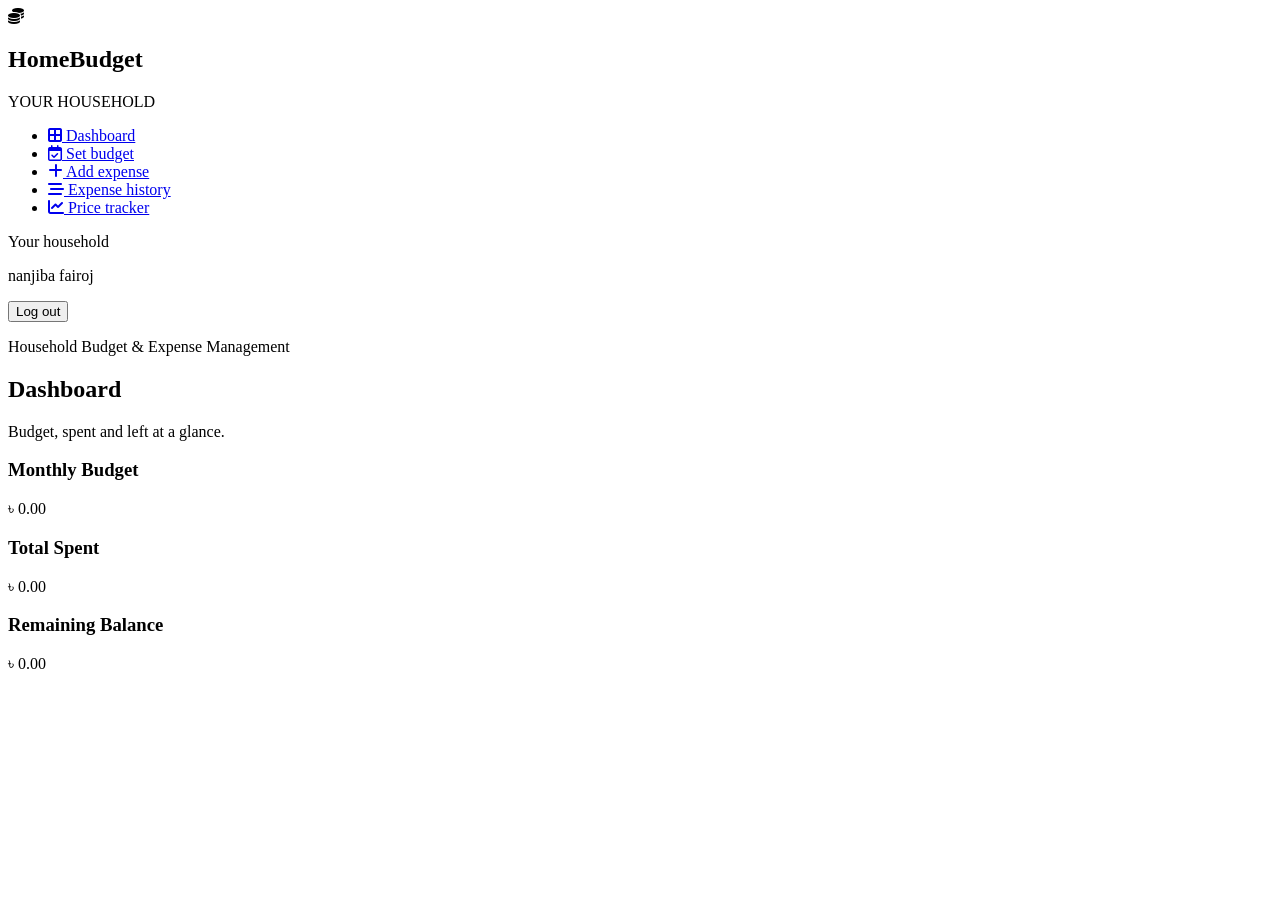
==== index.html @ 2b65cf83 "Add files via upload" ====
<!DOCTYPE html>
<html lang="en">
<head>
  <meta charset="UTF-8">
  <meta name="viewport" content="width=device-width, initial-scale=1.0">
  <title>HomeBudget - Household Budget & Expense Management</title>
  <link rel="stylesheet" href="style.css">
  <link rel="stylesheet" href="https://cdnjs.cloudflare.com/ajax/libs/font-awesome/6.4.0/css/all.min.css">
</head>
<body>

  <div class="app-container">
    <!-- Sidebar Navigation -->
    <aside class="sidebar">
      <div>
        <div class="brand">
          <i class="fa-solid fa-coins logo-icon"></i>
          <h2>HomeBudget</h2>
        </div>

        <div class="menu-section">
          <p class="section-title">YOUR HOUSEHOLD</p>
          <ul class="nav-links">
            <li id="nav-dashboard" class="active"><a href="#" onclick="switchTab('dashboard')"><i class="fa-solid fa-border-all"></i> Dashboard</a></li>
            <li id="nav-set-budget"><a href="#" onclick="switchTab('set-budget')"><i class="fa-regular fa-calendar-check"></i> Set budget</a></li>
            <li id="nav-add-expense"><a href="#" onclick="switchTab('add-expense')"><i class="fa-solid fa-plus"></i> Add expense</a></li>
            <li id="nav-expense-history"><a href="#" onclick="switchTab('expense-history')"><i class="fa-solid fa-bars-staggered"></i> Expense history</a></li>
            <li id="nav-price-tracker"><a href="#" onclick="switchTab('price-tracker')"><i class="fa-solid fa-chart-line"></i> Price tracker</a></li>
          </ul>
        </div>
      </div>

      <div class="user-profile">
        <p class="profile-title">Your household</p>
        <p class="profile-email" id="userEmail">nanjiba fairoj</p>
        <button class="logout-btn" onclick="logout()">Log out</button>
      </div>
    </aside>

    <!-- Main Content Area -->
    <main class="main-content">
      <header class="top-header">
        <p>Household Budget & Expense Management</p>
      </header>

      <!-- 1. DASHBOARD SECTION -->
      <section id="section-dashboard" class="content-section">
        <h1 class="page-title">Dashboard</h1>
        <p class="page-subtitle">Budget, spent and left at a glance.</p>
        
        <div class="stats-grid">
          <div class="card">
            <h3>Monthly Budget</h3>
            <p class="amount" id="dash-budget">৳ 0.00</p>
          </div>
          <div class="card">
            <h3>Total Spent</h3>
            <p class="amount spent" id="dash-spent">৳ 0.00</p>
          </div>
          <div class="card">
            <h3>Remaining Balance</h3>
            <p class="amount balance" id="dash-balance">৳ 0.00</p>
          </div>
        </div>
      </section>

      <!-- 2. SET BUDGET SECTION -->
      <section id="section-set-budget" class="content-section" style="display: none;">
        <h1 class="page-title">Set Monthly Budget</h1>
        <p class="page-subtitle">One figure that guides the month.</p>
        
        <form class="form-container" onsubmit="handleSetBudget(event)">
          <div class="form-group">
            <label for="monthlyBudget">Monthly Budget (৳)</label>
            <input type="number" id="monthlyBudget" placeholder="e.g. 35000" required>
          </div>
          <button type="submit" class="submit-btn">Update Budget</button>
        </form>
      </section>

      <!-- 3. ADD EXPENSE SECTION -->
      <section id="section-add-expense" class="content-section" style="display: none;">
        <h1 class="page-title">Add Expense</h1>
        <p class="page-subtitle">Amount, category, date, note.</p>
        
        <form class="form-container" onsubmit="handleAddExpense(event)">
          <div class="form-row">
            <div class="form-group">
              <label for="expCategory">Category</label>
              <select id="expCategory" required>
                <option value="Groceries">Groceries</option>
                <option value="Utilities">Utilities</option>
                <option value="Transport">Transport</option>
                <option value="Education">Education</option>
                <option value="Other">Other</option>
              </select>
            </div>
            <div class="form-group">
              <label for="expAmount">Amount (৳)</label>
              <input type="number" step="0.01" id="expAmount" placeholder="e.g. 1250" required>
            </div>
          </div>

          <div class="form-group">
            <label for="expDate">Date</label>
            <input type="date" id="expDate" required>
          </div>

          <div class="form-group">
            <label for="expNote">Note (Optional)</label>
            <input type="text" id="expNote" placeholder="e.g. Weekly bazar">
          </div>

          <button type="submit" class="submit-btn">Add Expense</button>
        </form>
      </section>

      <!-- 4. EXPENSE HISTORY SECTION -->
      <section id="section-expense-history" class="content-section" style="display: none;">
        <h1 class="page-title">Expense History</h1>
        <p class="page-subtitle">Every record, listed by date.</p>

        <div class="table-container">
          <table>
            <thead>
              <tr>
                <th>DATE</th>
                <th>CATEGORY</th>
                <th>NOTE</th>
                <th>AMOUNT</th>
              </tr>
            </thead>
            <tbody id="expense-table-body">
              <!-- Dynamically populated -->
            </tbody>
          </table>
        </div>
      </section>

      <!-- 5. PRICE TRACKER SECTION -->
      <section id="section-price-tracker" class="content-section" style="display: none;">
        <h1 class="page-title">Add product price</h1>
        <p class="page-subtitle">Record the price you saw at the market.</p>

        <form id="priceForm" class="form-container" onsubmit="handleAddPrice(event)">
          <div class="form-row">
            <div class="form-group">
              <label for="product">Product</label>
              <input type="text" id="product" placeholder="rice" required>
            </div>
            <div class="form-group">
              <label for="unit">Unit</label>
              <input type="text" id="unit" placeholder="per kg" required>
            </div>
          </div>

          <div class="form-group">
            <label for="market">Market</label>
            <input type="text" id="market" placeholder="new market" required>
          </div>

          <div class="form-group">
            <label for="currentPrice">Current price (৳)</label>
            <input type="number" step="0.01" id="currentPrice" placeholder="0.01" required>
          </div>

          <p class="form-note">For an existing product, use the same unit and market. Its current price will be updated.</p>

          <button type="submit" class="submit-btn">Save Product Price</button>
        </form>

        <h2 style="margin-top: 40px; margin-bottom: 15px; font-size: 20px;">Price Tracker List</h2>
        <div class="table-container">
          <table>
            <thead>
              <tr>
                <th>PRODUCT</th>
                <th>MARKET</th>
                <th>PREVIOUS</th>
                <th>CURRENT</th>
                <th>CHANGE</th>
              </tr>
            </thead>
            <tbody id="tracker-table-body">
              <!-- Dynamically populated -->
            </tbody>
          </table>
        </div>
      </section>

    </main>
  </div>

  <script src="script.js"></script>
</body>
</html>
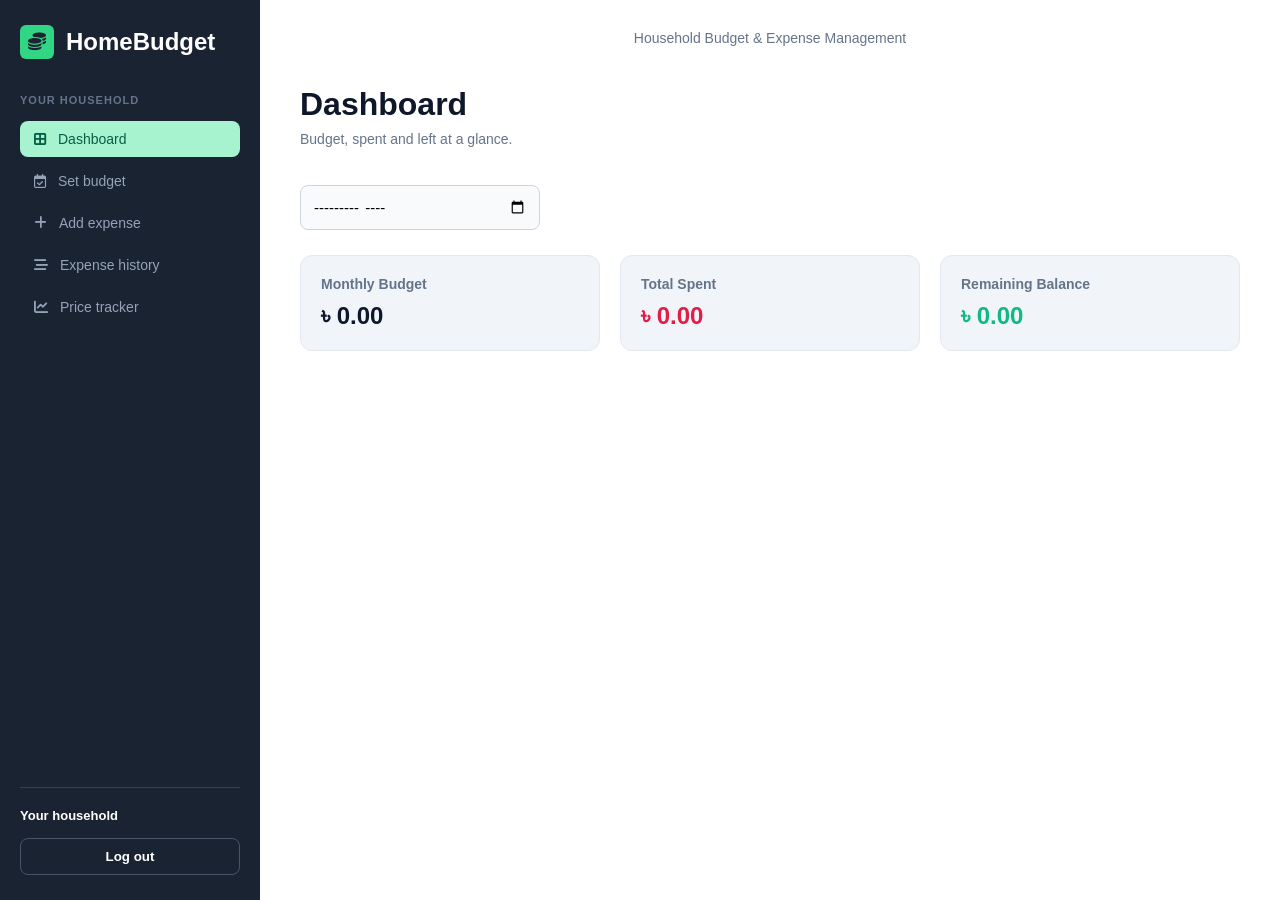
==== commit a1a81c5d: "Refactor index.html for improved structure and clarity" ====
--- a/index.html
+++ b/index.html
@@ -1,196 +1,399 @@
 <!DOCTYPE html>
 <html lang="en">
 <head>
-  <meta charset="UTF-8">
-  <meta name="viewport" content="width=device-width, initial-scale=1.0">
-  <title>HomeBudget - Household Budget & Expense Management</title>
+ <meta charset="UTF-8">
+<meta name="viewport" content="width=device-width, initial-scale=1.0">
+ <title>HomeBudget - Household Budget & Expense Management</title>
+
   <link rel="stylesheet" href="style.css">
-  <link rel="stylesheet" href="https://cdnjs.cloudflare.com/ajax/libs/font-awesome/6.4.0/css/all.min.css">
+  <link
+   rel="stylesheet"
+   href="https://cdnjs.cloudflare.com/ajax/libs/font-awesome/6.4.0/css/all.min.css"
+  >
 </head>
 <body>
-
   <div class="app-container">
-    <!-- Sidebar Navigation -->
     <aside class="sidebar">
       <div>
-        <div class="brand">
-          <i class="fa-solid fa-coins logo-icon"></i>
-          <h2>HomeBudget</h2>
-        </div>
-
-        <div class="menu-section">
-          <p class="section-title">YOUR HOUSEHOLD</p>
-          <ul class="nav-links">
-            <li id="nav-dashboard" class="active"><a href="#" onclick="switchTab('dashboard')"><i class="fa-solid fa-border-all"></i> Dashboard</a></li>
-            <li id="nav-set-budget"><a href="#" onclick="switchTab('set-budget')"><i class="fa-regular fa-calendar-check"></i> Set budget</a></li>
-            <li id="nav-add-expense"><a href="#" onclick="switchTab('add-expense')"><i class="fa-solid fa-plus"></i> Add expense</a></li>
-            <li id="nav-expense-history"><a href="#" onclick="switchTab('expense-history')"><i class="fa-solid fa-bars-staggered"></i> Expense history</a></li>
-            <li id="nav-price-tracker"><a href="#" onclick="switchTab('price-tracker')"><i class="fa-solid fa-chart-line"></i> Price tracker</a></li>
-          </ul>
-        </div>
+    <div class="brand">
+   <i class="fa-solid fa-coins logo-icon"></i>
+   <h2>HomeBudget</h2>
+     </div>
+  <div class="menu-section">
+   <p class="section-title">YOUR HOUSEHOLD</p>
+   <ul class="nav-links">
+  <li id="nav-dashboard" class="active">
+   <a href="#" onclick="switchTab('dashboard'); return false;">
+   <i class="fa-solid fa-border-all"></i>
+       Dashboard
+       </a>
+      </li>
+       <li id="nav-set-budget">
+       <a href="#" onclick="switchTab('set-budget'); return false;">
+       <i class="fa-regular fa-calendar-check"></i>
+        Set budget
+              </a>
+            </li>
+            <li id="nav-add-expense">
+     <a href="#" onclick="switchTab('add-expense'); return false;">
+      <i class="fa-solid fa-plus"></i>
+      Add expense
+              </a>
+            </li>
+            <li id="nav-expense-history">
+             <a href="#" onclick="switchTab('expense-history'); return false;">
+             <i class="fa-solid fa-bars-staggered"></i>
+             Expense history
+              </a>
+            </li>
+            <li id="nav-price-tracker">
+              <a href="#" onclick="switchTab('price-tracker'); return false;">
+               <i class="fa-solid fa-chart-line"></i>
+                Price tracker
+              </a>
+     </li>
+      </ul>
+     </div>
       </div>
-
       <div class="user-profile">
-        <p class="profile-title">Your household</p>
-        <p class="profile-email" id="userEmail">nanjiba fairoj</p>
-        <button class="logout-btn" onclick="logout()">Log out</button>
-      </div>
+        <p class="profile-title">
+          Your household
+        </p>
+        <p class="profile-email" id="userEmail">
+        </p>
+        <button class="logout-btn" onclick="logout()">
+          Log out
+    </button>
+     </div>
     </aside>
-
-    <!-- Main Content Area -->
     <main class="main-content">
       <header class="top-header">
-        <p>Household Budget & Expense Management</p>
+     <p>
+     Household Budget & Expense Management
+     </p>
       </header>
-
-      <!-- 1. DASHBOARD SECTION -->
       <section id="section-dashboard" class="content-section">
-        <h1 class="page-title">Dashboard</h1>
-        <p class="page-subtitle">Budget, spent and left at a glance.</p>
-        
+        <h1 class="page-title">
+         Dashboard
+        </h1>
+        <p class="page-subtitle">
+          Budget, spent and left at a glance.
+        </p>
+        <div class="form-group" style="max-width: 240px; margin-bottom: 25px;">
+          <label for="dashboardMonth">
+          </label>
+          <input
+            type="month"
+            id="dashboardMonth"
+            onchange="handleMonthChange()"
+          >
+        </div>
+        <p
+          id="monthMessage"
+          style="
+        margin-bottom: 20px;
+         color: #64748b;
+         font-size: 14px;
+          "
+        >
+        </p>
         <div class="stats-grid">
+         <div class="card">
+         <h3>Monthly Budget</h3>
+         <p class="amount" id="dash-budget">
+              ৳ 0.00
+           </p>
+          </div>
           <div class="card">
-            <h3>Monthly Budget</h3>
-            <p class="amount" id="dash-budget">৳ 0.00</p>
-          </div>
-          <div class="card">
-            <h3>Total Spent</h3>
-            <p class="amount spent" id="dash-spent">৳ 0.00</p>
+          <h3>Total Spent</h3>
+            <p class="amount spent" id="dash-spent">
+              ৳ 0.00
+           </p>
           </div>
           <div class="card">
             <h3>Remaining Balance</h3>
-            <p class="amount balance" id="dash-balance">৳ 0.00</p>
+            <p class="amount balance" id="dash-balance">
+              ৳ 0.00
+          </p>
           </div>
         </div>
       </section>
-
-      <!-- 2. SET BUDGET SECTION -->
-      <section id="section-set-budget" class="content-section" style="display: none;">
-        <h1 class="page-title">Set Monthly Budget</h1>
-        <p class="page-subtitle">One figure that guides the month.</p>
-        
-        <form class="form-container" onsubmit="handleSetBudget(event)">
-          <div class="form-group">
-            <label for="monthlyBudget">Monthly Budget (৳)</label>
-            <input type="number" id="monthlyBudget" placeholder="e.g. 35000" required>
-          </div>
-          <button type="submit" class="submit-btn">Update Budget</button>
+      <section
+        id="section-set-budget"
+        class="content-section"
+        style="display: none;"
+      >
+        <h1 class="page-title">
+          Set Monthly Budget
+        </h1>
+        <p class="page-subtitle">
+          One figure that guides the month.
+        </p>
+        <form
+          class="form-container"
+          onsubmit="handleSetBudget(event)"
+        >
+          <div class="form-group">
+            <label for="budgetMonth">
+              Month
+            </label>
+            <input
+              type="month"
+              id="budgetMonth"
+              required
+            >
+          </div>
+          <div class="form-group">
+            <label for="monthlyBudget">
+              Monthly Budget (৳)
+            </label>
+            <input
+              type="number"
+              id="monthlyBudget"
+              placeholder="e.g. 35000"
+              min="1"
+              step="0.01"
+              required
+            >
+          </div>
+          <button
+            type="submit"
+            class="submit-btn"
+          >
+            Update Budget
+          </button>
         </form>
       </section>
-
-      <!-- 3. ADD EXPENSE SECTION -->
-      <section id="section-add-expense" class="content-section" style="display: none;">
-        <h1 class="page-title">Add Expense</h1>
-        <p class="page-subtitle">Amount, category, date, note.</p>
-        
-        <form class="form-container" onsubmit="handleAddExpense(event)">
+      <section
+        id="section-add-expense"
+        class="content-section"
+        style="display: none;"
+      >
+        <h1 class="page-title">
+          Add Expense
+        </h1>
+        <p class="page-subtitle">
+          Amount, category, date, note.
+        </p>
+        <form
+          class="form-container"
+          onsubmit="handleAddExpense(event)"
+        >
           <div class="form-row">
             <div class="form-group">
-              <label for="expCategory">Category</label>
+              <label for="expCategory">
+                Category
+              </label>
               <select id="expCategory" required>
-                <option value="Groceries">Groceries</option>
-                <option value="Utilities">Utilities</option>
-                <option value="Transport">Transport</option>
-                <option value="Education">Education</option>
-                <option value="Other">Other</option>
+                <option value="Groceries">
+                  Groceries
+                </option>
+                <option value="Utilities">
+                  Utilities
+                </option>
+                <option value="Transport">
+                  Transport
+                </option>
+                <option value="Education">
+                  Education
+                </option>
+                <option value="Other">
+                  Other
+                </option>
               </select>
             </div>
             <div class="form-group">
-              <label for="expAmount">Amount (৳)</label>
-              <input type="number" step="0.01" id="expAmount" placeholder="e.g. 1250" required>
+              <label for="expAmount">
+                Amount (৳)
+              </label>
+              <input
+                type="number"
+                step="0.01"
+                min="0.01"
+                id="expAmount"
+                placeholder="e.g. 1250"
+                required
+              >
             </div>
           </div>
-
-          <div class="form-group">
-            <label for="expDate">Date</label>
-            <input type="date" id="expDate" required>
-          </div>
-
-          <div class="form-group">
-            <label for="expNote">Note (Optional)</label>
-            <input type="text" id="expNote" placeholder="e.g. Weekly bazar">
-          </div>
-
-          <button type="submit" class="submit-btn">Add Expense</button>
+          <div class="form-group">
+          <label for="expDate">
+            Date
+            </label>
+            <input
+          type="date"
+           id="expDate"
+           required
+            >
+          </div>
+          <div class="form-group">
+            <label for="expNote">
+              Note (Optional)
+            </label>
+            <input
+              type="text"
+              id="expNote"
+              placeholder="e.g. Weekly bazar"
+            >
+          </div>
+          <button
+            type="submit"
+            class="submit-btn"
+          >
+       Add Expense
+      </button>
         </form>
       </section>
-
-      <!-- 4. EXPENSE HISTORY SECTION -->
-      <section id="section-expense-history" class="content-section" style="display: none;">
-        <h1 class="page-title">Expense History</h1>
-        <p class="page-subtitle">Every record, listed by date.</p>
-
+      <section
+        id="section-expense-history"
+        class="content-section"
+        style="display: none;"
+      >
+        <h1 class="page-title">
+          Expense History
+        </h1>
+        <p class="page-subtitle">
+          Every record, listed by date.
+        </p>
+        <div
+          class="form-group"
+          style="max-width: 240px; margin-bottom: 25px;"
+        >
+          <label for="historyMonth">
+            Select Month
+          </label>
+          <input
+            type="month"
+            id="historyMonth"
+            onchange="renderExpenseHistory()"
+          >
+        </div>
         <div class="table-container">
           <table>
             <thead>
               <tr>
-                <th>DATE</th>
-                <th>CATEGORY</th>
-                <th>NOTE</th>
-                <th>AMOUNT</th>
+           <th>DATE</th>
+          <th>CATEGORY</th>
+          <th>NOTE</th>
+          <th>AMOUNT</th>
               </tr>
+
             </thead>
-            <tbody id="expense-table-body">
-              <!-- Dynamically populated -->
-            </tbody>
+
+         <tbody id="expense-table-body">
+        </tbody>
           </table>
         </div>
       </section>
-
-      <!-- 5. PRICE TRACKER SECTION -->
-      <section id="section-price-tracker" class="content-section" style="display: none;">
-        <h1 class="page-title">Add product price</h1>
-        <p class="page-subtitle">Record the price you saw at the market.</p>
-
-        <form id="priceForm" class="form-container" onsubmit="handleAddPrice(event)">
+      <section
+        id="section-price-tracker"
+        class="content-section"
+        style="display: none;"
+      >
+        <h1 class="page-title">
+          Add product price
+        </h1>
+        <p class="page-subtitle">
+          Record the price you saw at the market.
+        </p>
+        <form
+          id="priceForm"
+          class="form-container"
+          onsubmit="handleAddPrice(event)"
+        >
           <div class="form-row">
             <div class="form-group">
-              <label for="product">Product</label>
-              <input type="text" id="product" placeholder="rice" required>
+              <label for="product">
+                Product
+              </label>
+              <input
+                type="text"
+                id="product"
+                placeholder="rice"
+                required
+              >
             </div>
             <div class="form-group">
-              <label for="unit">Unit</label>
-              <input type="text" id="unit" placeholder="per kg" required>
+              <label for="unit">
+                Unit
+              </label>
+              <input
+                type="text"
+                id="unit"
+                placeholder="per kg"
+                required
+              >
             </div>
           </div>
-
-          <div class="form-group">
-            <label for="market">Market</label>
-            <input type="text" id="market" placeholder="new market" required>
-          </div>
-
-          <div class="form-group">
-            <label for="currentPrice">Current price (৳)</label>
-            <input type="number" step="0.01" id="currentPrice" placeholder="0.01" required>
-          </div>
-
-          <p class="form-note">For an existing product, use the same unit and market. Its current price will be updated.</p>
-
-          <button type="submit" class="submit-btn">Save Product Price</button>
-        </form>
-
-        <h2 style="margin-top: 40px; margin-bottom: 15px; font-size: 20px;">Price Tracker List</h2>
-        <div class="table-container">
-          <table>
-            <thead>
-              <tr>
-                <th>PRODUCT</th>
-                <th>MARKET</th>
-                <th>PREVIOUS</th>
-                <th>CURRENT</th>
-                <th>CHANGE</th>
-              </tr>
-            </thead>
-            <tbody id="tracker-table-body">
-              <!-- Dynamically populated -->
-            </tbody>
-          </table>
-        </div>
-      </section>
-
-    </main>
+          <div class="form-group">
+            <label for="market">
+              Market
+            </label>
+            <input
+              type="text"
+              id="market"
+              placeholder="new market"
+              required
+            >
+          </div>
+          <div class="form-group">
+            <label for="currentPrice">
+              Current price (৳)
+            </label>
+            <input
+              type="number"
+              step="0.01"
+              min="0.01"
+              id="currentPrice"
+              placeholder="0.01"
+              required
+            >
+          </div>
+          <p class="form-note">
+    For an existing product, use the same unit and market.
+     Its current price will be updated.
+          </p>
+          <button
+    type="submit"
+   class="submit-btn"
+    >
+   Save Product Price
+  </button>
+    </form>
+ <h2
+   style="
+   margin-top: 40px;
+   margin-bottom: 15px;
+   font-size: 20px;
+          "
+        >
+ Price Tracker List
+    </h2>
+   <div class="table-container">
+   <table>
+   <thead>
+     <tr>
+     <th>PRODUCT</th>
+   <th>MARKET</th>
+   <th>PREVIOUS</th>
+   <th>CURRENT</th>
+   <th>CHANGE</th>
+     </tr>
+  </thead>
+  <tbody id="tracker-table-body">
+ </tbody>
+  </table>
   </div>
-
+ </section>
+ </main>
+  </div>
+  <script>
+   const today = new Date();
+   const currentMonth =
+   today.getFullYear() + "-" +   String(today.getMonth() + 1).padStart(2, "0");
+    document.getElementById("dashboardMonth").max = currentMonth;
+    document.getElementById("budgetMonth").max = currentMonth;  document.getElementById("historyMonth").max = currentMonth;
+  </script>
   <script src="script.js"></script>
 </body>
-</html>+</html>
--- a/style.css
+++ b/style.css
@@ -0,0 +1,254 @@
+* {
+  margin: 0;
+  padding: 0;
+  box-sizing: border-box;
+  font-family: 'Segoe UI', Tahoma, Geneva, Verdana, sans-serif;
+}
+
+body {
+  background-color: #f8fafc;
+  color: #334155;
+}
+
+.app-container {
+  display: flex;
+  min-height: 100vh;
+}
+
+/* Sidebar Styling */
+.sidebar {
+  width: 260px;
+  background-color: #1a2332;
+  color: #fff;
+  padding: 25px 20px;
+  display: flex;
+  flex-direction: column;
+  justify-content: space-between;
+}
+
+.brand {
+  display: flex;
+  align-items: center;
+  gap: 12px;
+  margin-bottom: 35px;
+}
+
+.logo-icon {
+  background-color: #32d583;
+  color: #1a2332;
+  padding: 8px;
+  border-radius: 6px;
+  font-size: 18px;
+}
+
+.section-title {
+  color: #64748b;
+  font-size: 11px;
+  font-weight: 700;
+  letter-spacing: 1px;
+  margin-bottom: 15px;
+}
+
+.nav-links {
+  list-style: none;
+}
+
+.nav-links li {
+  margin-bottom: 6px;
+}
+
+.nav-links a {
+  color: #94a3b8;
+  text-decoration: none;
+  display: flex;
+  align-items: center;
+  gap: 12px;
+  padding: 10px 14px;
+  border-radius: 8px;
+  font-size: 14px;
+  font-weight: 500;
+  transition: all 0.2s ease;
+}
+
+.nav-links li.active a, .nav-links a:hover {
+  background-color: #a7f3d0;
+  color: #065f46;
+}
+
+/* User Profile */
+.user-profile {
+  border-top: 1px solid #334155;
+  padding-top: 20px;
+}
+
+.profile-title {
+  font-size: 13px;
+  font-weight: 600;
+  color: #ffffff;
+}
+
+.profile-email {
+  font-size: 12px;
+  color: #94a3b8;
+  margin-bottom: 15px;
+}
+
+.logout-btn {
+  width: 100%;
+  padding: 10px;
+  background-color: transparent;
+  border: 1px solid #475569;
+  color: #ffffff;
+  border-radius: 8px;
+  cursor: pointer;
+  font-weight: 600;
+  transition: 0.2s;
+}
+
+.logout-btn:hover {
+  background-color: #334155;
+}
+
+/* Main Content */
+.main-content {
+  flex: 1;
+  padding: 30px 40px;
+  background-color: #ffffff;
+}
+
+.top-header {
+  text-align: center;
+  color: #64748b;
+  font-size: 14px;
+  margin-bottom: 40px;
+}
+
+.page-title {
+  font-size: 32px;
+  font-weight: 800;
+  color: #0f172a;
+  margin-bottom: 8px;
+}
+
+.page-subtitle {
+  color: #64748b;
+  font-size: 14px;
+  margin-bottom: 30px;
+}
+
+/* Stats Cards */
+.stats-grid {
+  display: grid;
+  grid-template-columns: repeat(auto-fit, minmax(200px, 1fr));
+  gap: 20px;
+}
+
+.card {
+  background-color: #f1f5f9;
+  padding: 20px;
+  border-radius: 12px;
+  border: 1px solid #e2e8f0;
+}
+
+.card h3 {
+  font-size: 14px;
+  color: #64748b;
+  margin-bottom: 10px;
+}
+
+.card .amount {
+  font-size: 24px;
+  font-weight: 700;
+  color: #0f172a;
+}
+
+.card .amount.spent { color: #e11d48; }
+.card .amount.balance { color: #10b981; }
+
+/* Form Design */
+.form-container {
+  max-width: 650px;
+}
+
+.form-row {
+  display: flex;
+  gap: 20px;
+}
+
+.form-group {
+  display: flex;
+  flex-direction: column;
+  margin-bottom: 20px;
+  flex: 1;
+}
+
+.form-group label {
+  font-size: 14px;
+  font-weight: 600;
+  color: #1e293b;
+  margin-bottom: 8px;
+}
+
+.form-group input, .form-group select {
+  padding: 12px;
+  border: 1px solid #cbd5e1;
+  border-radius: 8px;
+  font-size: 15px;
+  background-color: #f8fafc;
+  outline: none;
+}
+
+.form-group input:focus, .form-group select:focus {
+  border-color: #10b981;
+  background-color: #fff;
+}
+
+.form-note {
+  font-size: 12px;
+  color: #94a3b8;
+  margin-top: -10px;
+  margin-bottom: 20px;
+}
+
+.submit-btn {
+  background-color: #10b981;
+  color: white;
+  padding: 12px 24px;
+  border: none;
+  border-radius: 8px;
+  font-size: 15px;
+  font-weight: 600;
+  cursor: pointer;
+  transition: 0.2s;
+}
+
+.submit-btn:hover {
+  background-color: #059669;
+}
+
+/* Tables */
+.table-container {
+  overflow-x: auto;
+}
+
+table {
+  width: 100%;
+  border-collapse: collapse;
+  margin-top: 10px;
+}
+
+th, td {
+  padding: 12px 16px;
+  text-align: left;
+  border-bottom: 1px solid #e2e8f0;
+  font-size: 14px;
+}
+
+th {
+  background-color: #f8fafc;
+  color: #64748b;
+  font-weight: 600;
+}
+
+.price-up { color: #e11d48; font-weight: 600; }
+.price-down { color: #10b981; font-weight: 600; }
